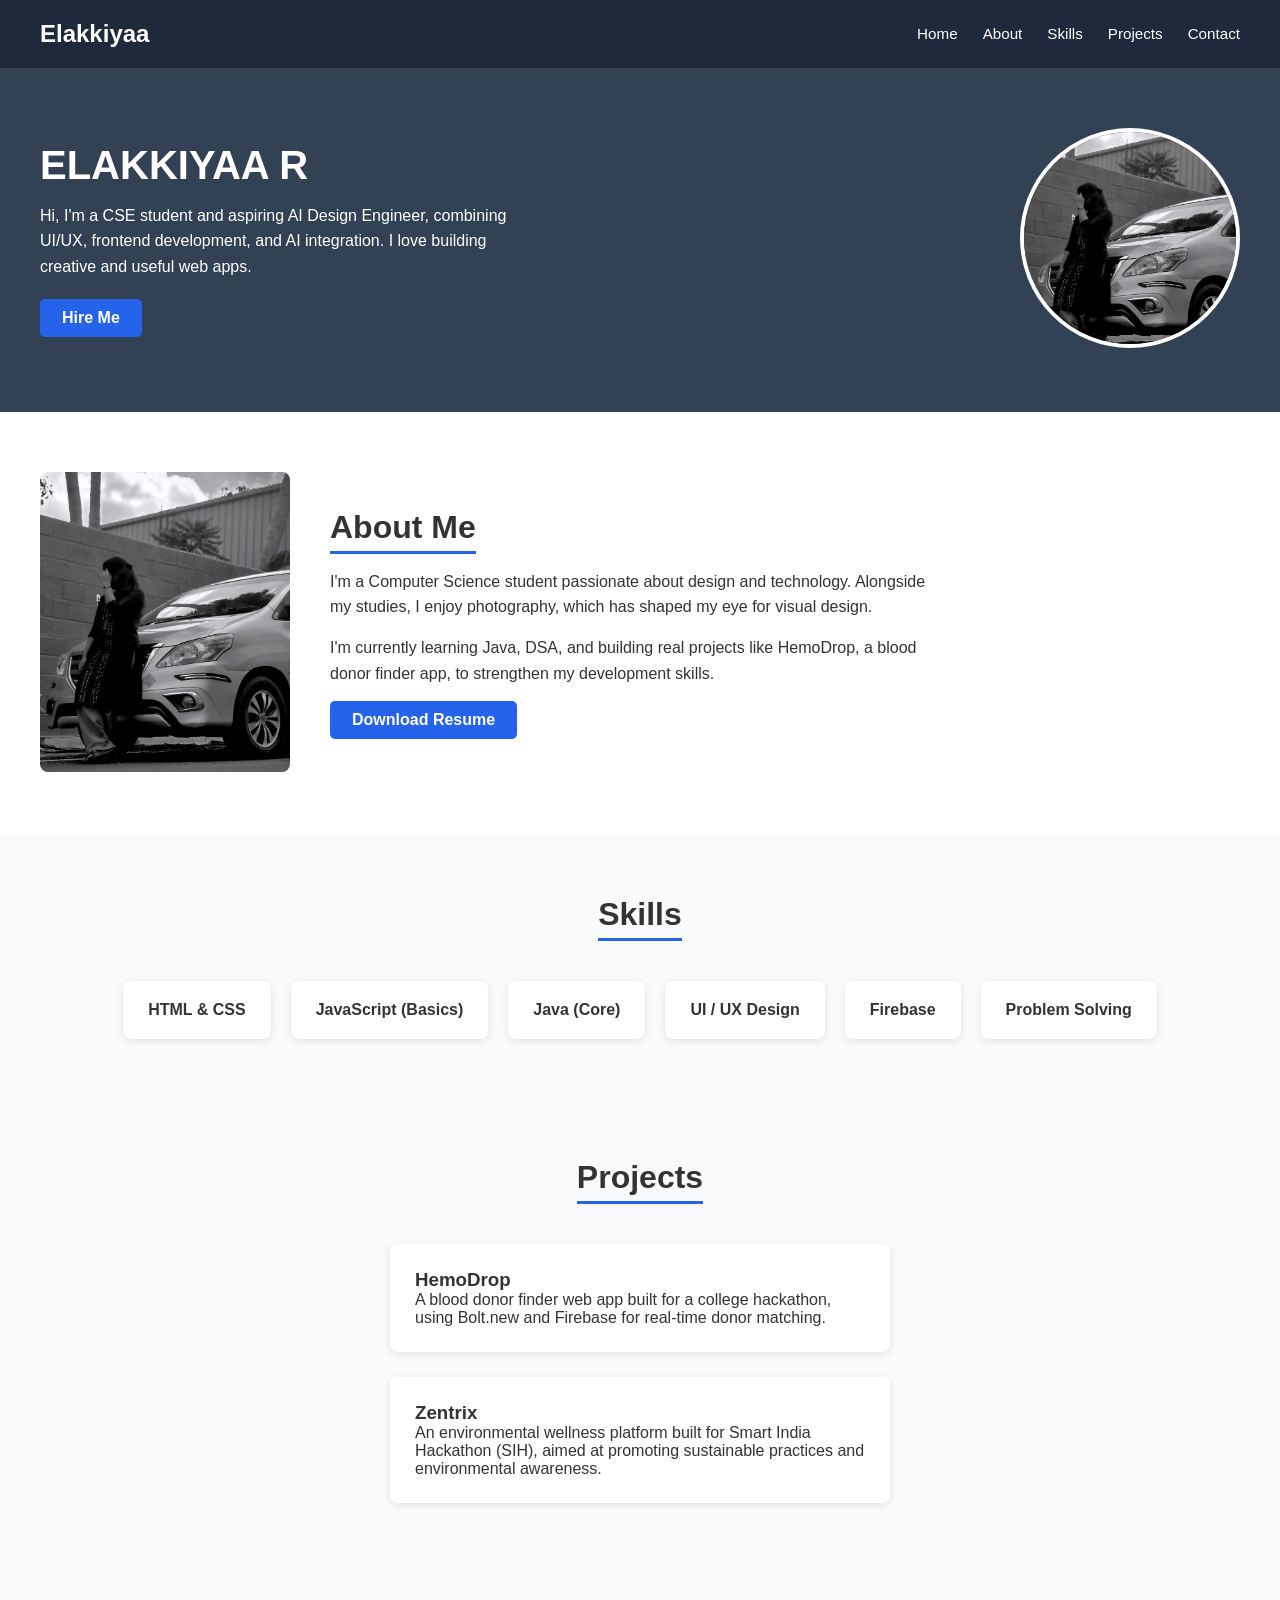
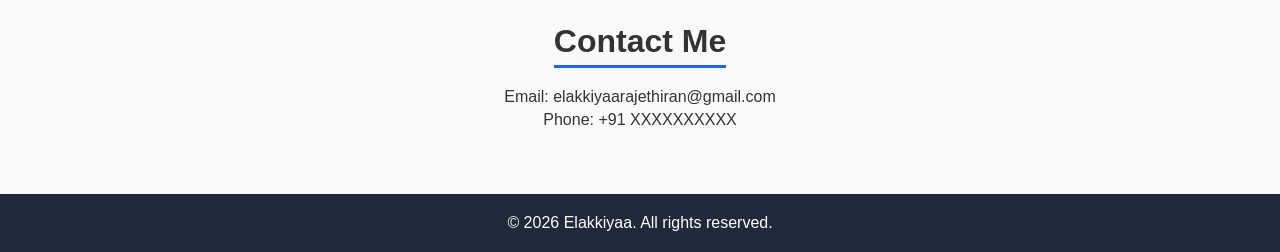
==== task1-portfolio/index.html @ 01a4996f "Added Task 1 - Portfolio" ====
<!DOCTYPE html>
<html lang="en">
<head>
  <meta charset="UTF-8">
  <title>Elakkiyaa  | Portfolio</title>
  <link rel="stylesheet" href="style.css">
</head>
<body>

  <nav>
    <div class="logo">Elakkiyaa</div>
    <ul>
      <li><a href="#home">Home</a></li>
      <li><a href="#about">About</a></li>
      <li><a href="#skills">Skills</a></li>
      <li><a href="#projects">Projects</a></li>
      <li><a href="#contact">Contact</a></li>
    </ul>
  </nav>

  <header id="home">
    <div class="header-text">
      <h1>ELAKKIYAA R</h1>
      <p>Hi, I'm a CSE student and aspiring AI Design Engineer, combining UI/UX, frontend development, and AI integration. I love building creative and useful web apps.</p>
      <a href="#contact" class="btn">Hire Me</a>
    </div>
    <div class="header-img">
      <img src="profile.jpg" alt="Elakkiya">
    </div>
  </header>

  <section id="about" class="about">
    <div class="about-img">
      <img src="profile.jpg" alt="Elakkiya">
    </div>
    <div class="about-text">
      <h2>About Me</h2>
      <p>I'm a Computer Science student passionate about design and technology. Alongside my studies, I enjoy photography, which has shaped my eye for visual design.</p>
      <p>I'm currently learning Java, DSA, and building real projects like HemoDrop, a blood donor finder app, to strengthen my development skills.</p>
      <a href="resume.pdf" download class="btn">Download Resume</a>
    </div>
  </section>

  <section id="skills" class="skills">
    <h2>Skills</h2>
    <div class="skills-grid">
      <div class="skill-card">HTML & CSS</div>
      <div class="skill-card">JavaScript (Basics)</div>
      <div class="skill-card">Java (Core)</div>
      <div class="skill-card">UI / UX Design</div>
      <div class="skill-card">Firebase</div>
      <div class="skill-card">Problem Solving</div>
    </div>
  </section>

  <section id="projects" class="projects">
    <h2>Projects</h2>
    <div class="project-card">
      <h3>HemoDrop</h3>
      <p>A blood donor finder web app built for a college hackathon, using Bolt.new and Firebase for real-time donor matching.</p>
    </div>
    <div class="project-card">
      <h3>Zentrix</h3>
      <p>An environmental wellness platform built for Smart India Hackathon (SIH), aimed at promoting sustainable practices and environmental awareness.</p>
    </div>
  </section>

  <section id="contact" class="contact">
    <h2>Contact Me</h2>
    <p>Email: elakkiyaarajethiran@gmail.com</p>
    <p>Phone: +91 XXXXXXXXXX</p>
  </section>

  <footer>
    <p>&copy; 2026 Elakkiyaa. All rights reserved.</p>
  </footer>

</body>
</html>
---- task1-portfolio/style.css ----
* {
  margin: 0;
  padding: 0;
  box-sizing: border-box;
}

body {
  font-family: 'Segoe UI', Arial, sans-serif;
  color: #333;
  background: #fff;
}

nav {
  display: flex;
  justify-content: space-between;
  align-items: center;
  padding: 20px 40px;
  background: #1e293b;
  color: white;
}

nav .logo {
  font-size: 1.5em;
  font-weight: bold;
}

nav ul {
  display: flex;
  list-style: none;
  gap: 25px;
}

nav ul li a {
  color: white;
  text-decoration: none;
  font-size: 0.95em;
}

header {
  display: flex;
  align-items: center;
  justify-content: space-between;
  background: #334155;
  color: white;
  padding: 60px 40px;
  flex-wrap: wrap;
}

.header-text {
  max-width: 500px;
}

.header-text h1 {
  font-size: 2.5em;
  margin-bottom: 15px;
}

.header-text p {
  margin-bottom: 20px;
  line-height: 1.6;
}

.header-img img {
  width: 220px;
  height: 220px;
  object-fit: cover;
  border-radius: 50%;
  border: 4px solid white;
}

.btn {
  display: inline-block;
  background: #2563eb;
  color: white;
  padding: 10px 22px;
  border-radius: 5px;
  text-decoration: none;
  font-weight: bold;
}

.about {
  display: flex;
  align-items: center;
  gap: 40px;
  padding: 60px 40px;
  flex-wrap: wrap;
}

.about-img img {
  width: 250px;
  height: 300px;
  object-fit: cover;
  border-radius: 8px;
}

.about-text {
  max-width: 600px;
}

.about-text h2, .skills h2, .projects h2, .contact h2 {
  font-size: 2em;
  margin-bottom: 15px;
  border-bottom: 3px solid #2563eb;
  display: inline-block;
  padding-bottom: 5px;
}

.about-text p {
  margin-bottom: 15px;
  line-height: 1.6;
}

.skills, .projects, .contact {
  padding: 60px 40px;
  background: #f8fafc;
  text-align: center;
}

.skills-grid {
  display: flex;
  flex-wrap: wrap;
  justify-content: center;
  gap: 20px;
  margin-top: 25px;
}

.skill-card {
  background: white;
  padding: 20px 25px;
  border-radius: 8px;
  box-shadow: 0 2px 8px rgba(0,0,0,0.1);
  font-weight: 600;
}

.project-card {
  background: white;
  max-width: 500px;
  margin: 25px auto 0;
  padding: 25px;
  border-radius: 8px;
  box-shadow: 0 2px 8px rgba(0,0,0,0.1);
  text-align: left;
}

.contact p {
  margin: 5px 0;
}

footer {
  background: #1e293b;
  color: white;
  text-align: center;
  padding: 20px;
}
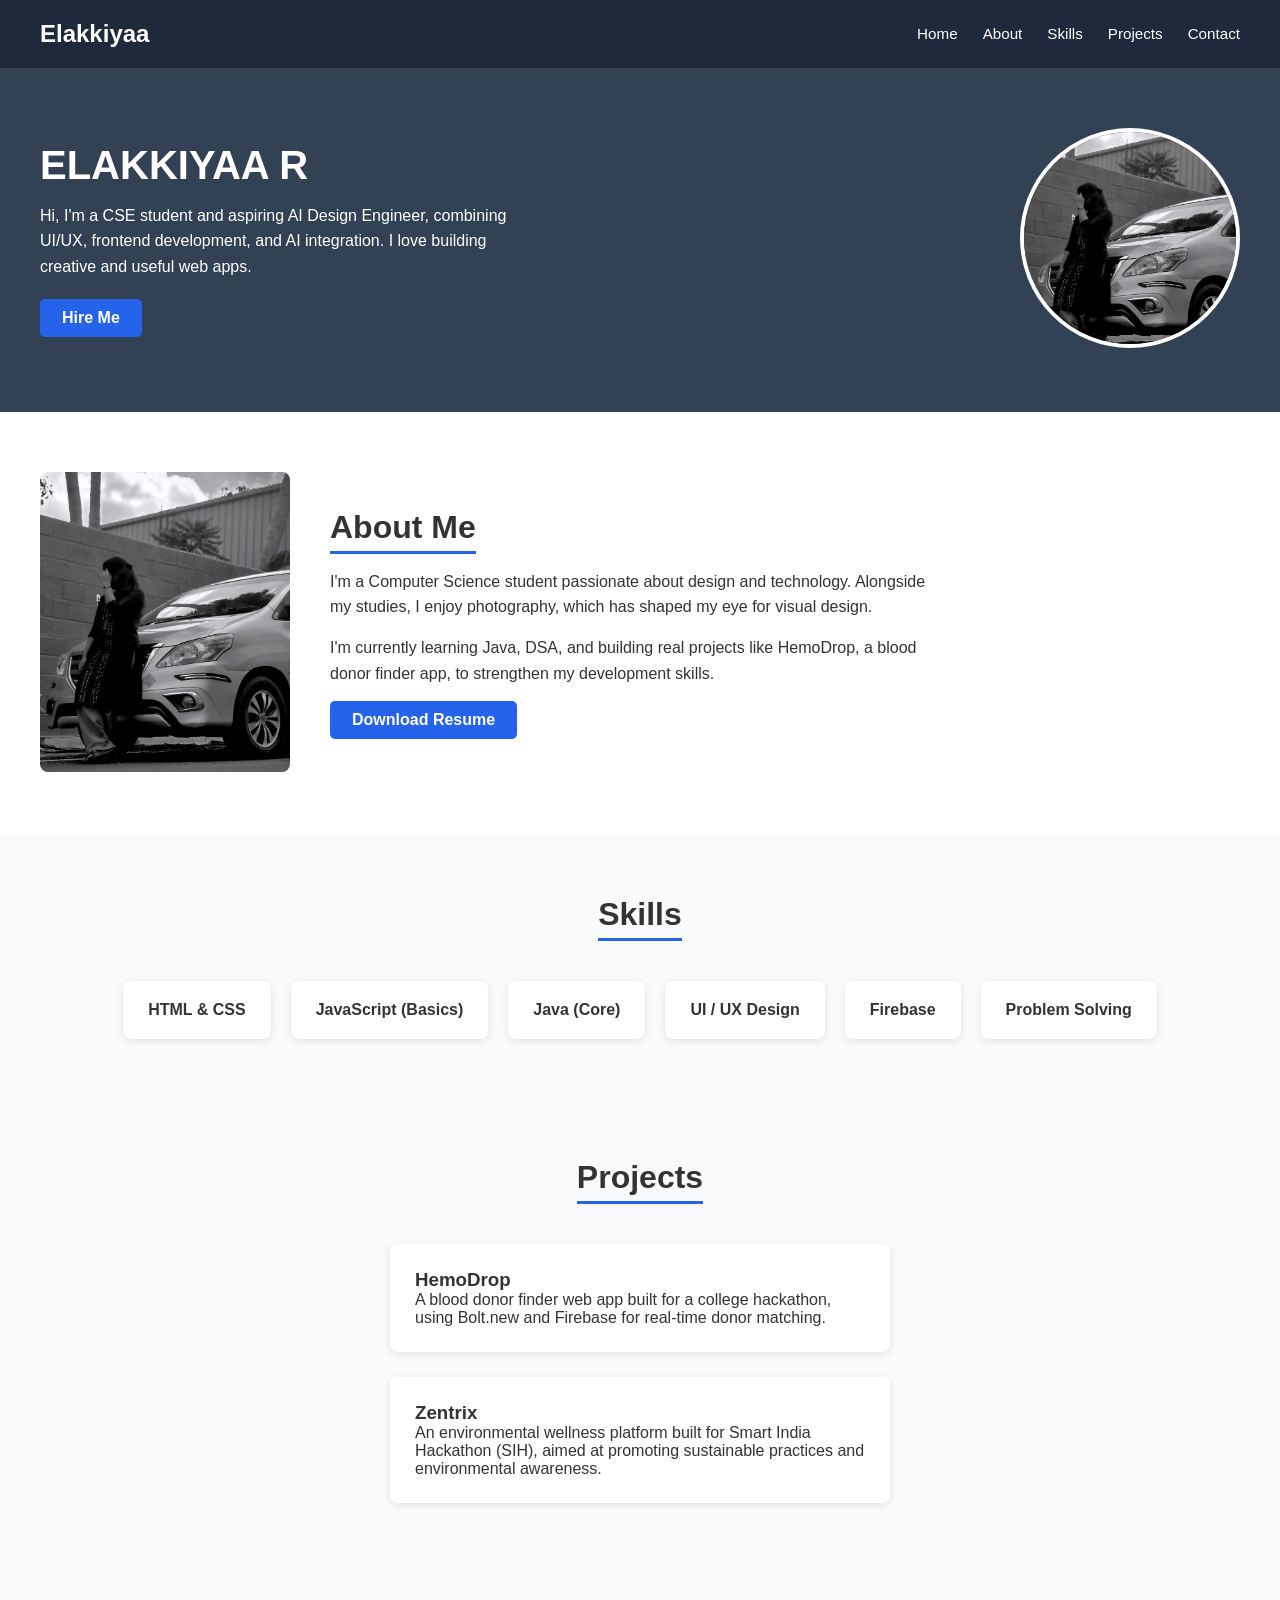
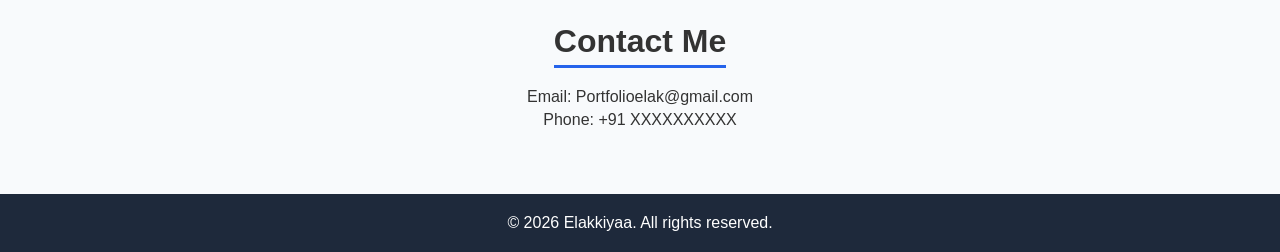
==== commit 9142f34d: "Updated contact details and fixed heading color" ====
--- a/task1-portfolio/index.html
+++ b/task1-portfolio/index.html
@@ -67,7 +67,7 @@
 
   <section id="contact" class="contact">
     <h2>Contact Me</h2>
-    <p>Email: elakkiyaarajethiran@gmail.com</p>
+    <p>Email: Portfolioelak@gmail.com</p>
     <p>Phone: +91 XXXXXXXXXX</p>
   </section>
 
